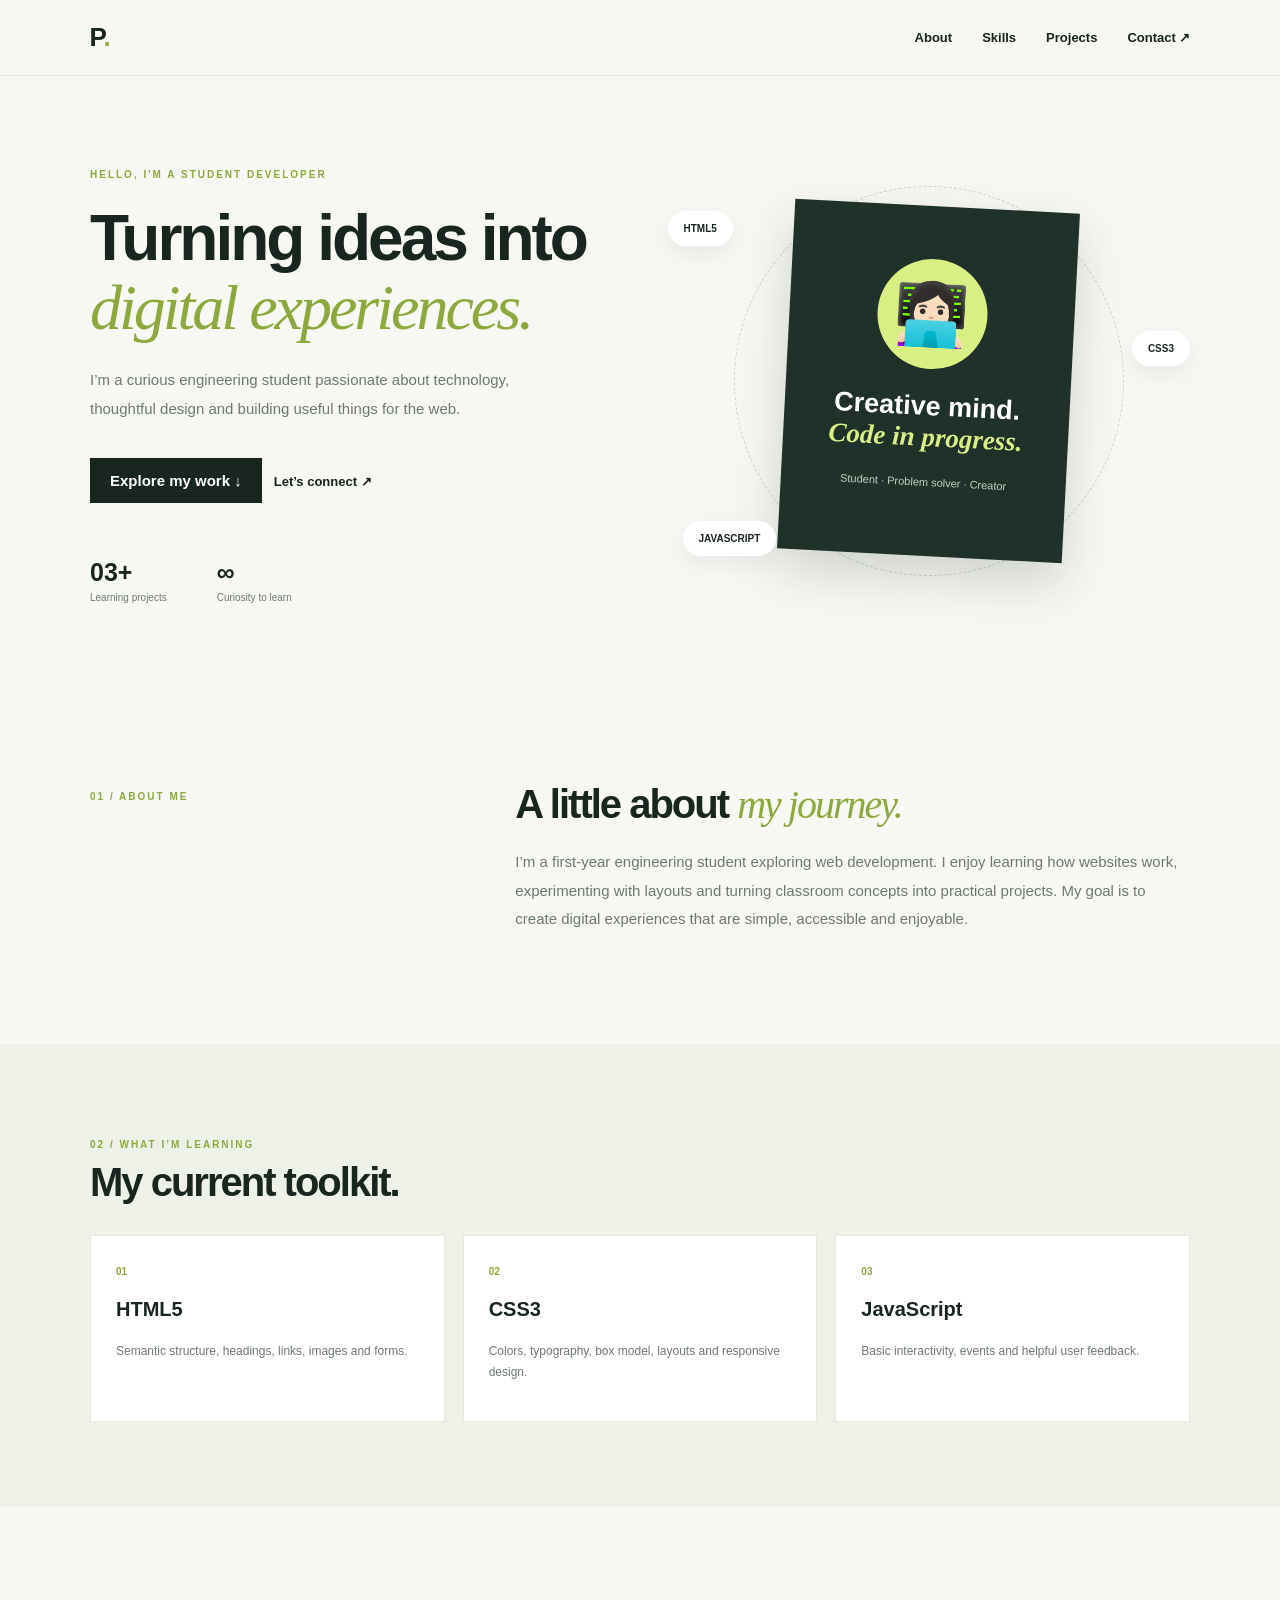
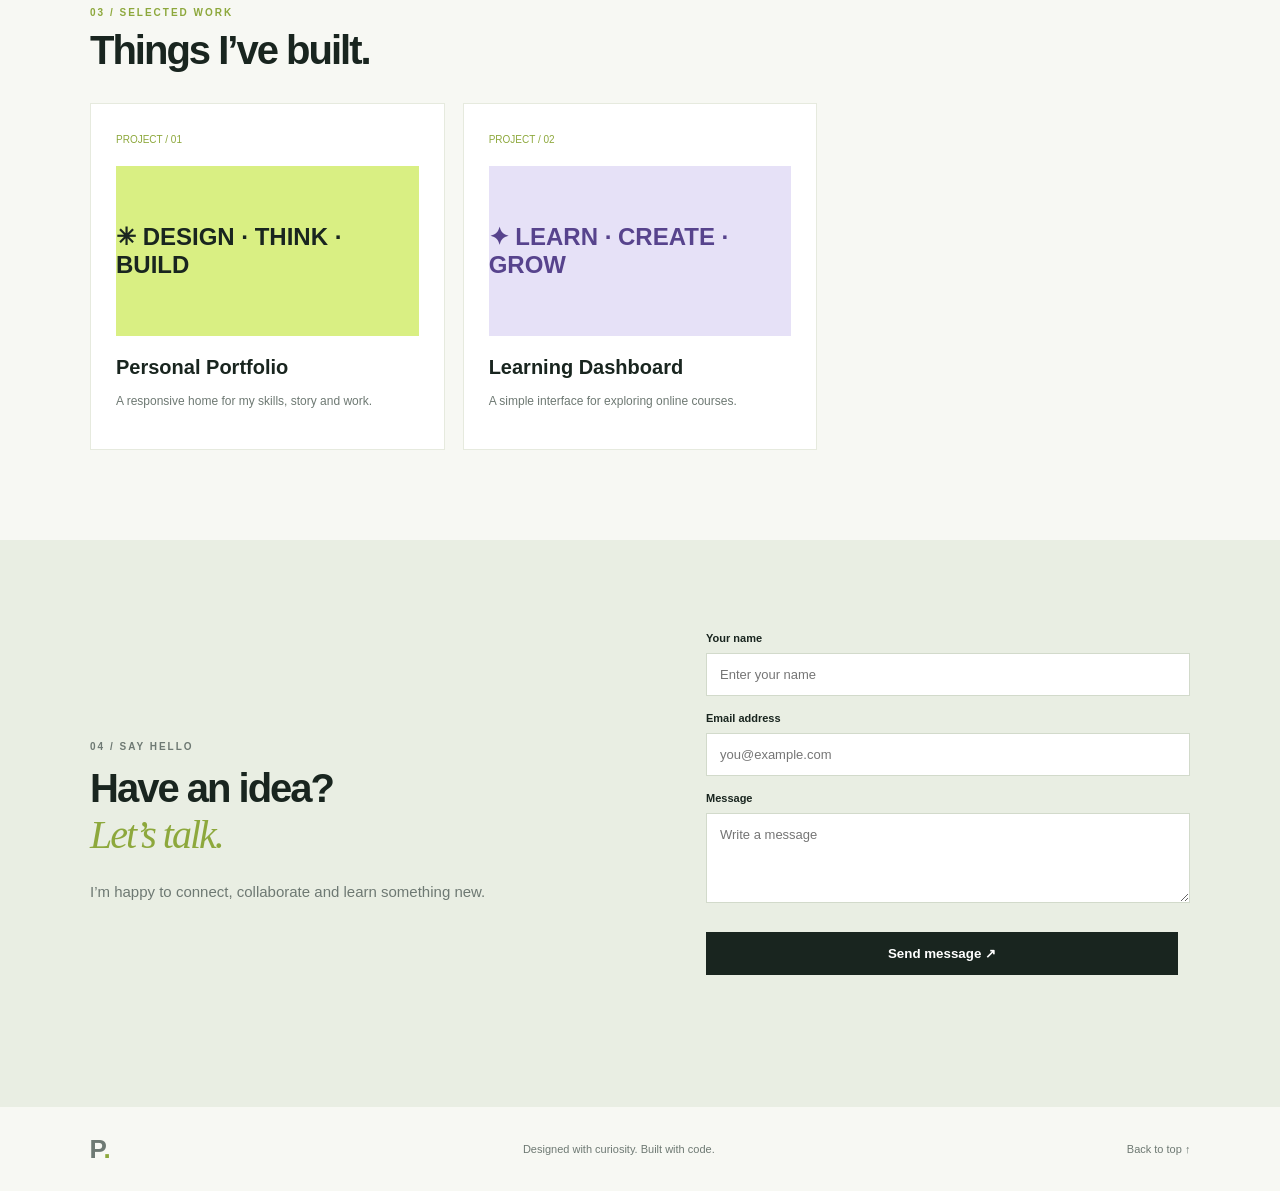
==== Project_01_Personal_Portfolio/index.html @ 36137bb1 "Add three responsive Web Development ABL websites and documentation" ====
<!DOCTYPE html>
<html lang="en"><head><meta charset="UTF-8"><meta name="viewport" content="width=device-width,initial-scale=1"><meta name="description" content="Student portfolio"><title>My Portfolio | Student Developer</title><link rel="stylesheet" href="styles.css"></head>
<body><header><a class="logo" href="#home">P<span>.</span></a><button class="menu" aria-label="Toggle menu">☰</button><nav><a href="#about">About</a><a href="#skills">Skills</a><a href="#projects">Projects</a><a href="#contact">Contact ↗</a></nav></header>
<main><section class="hero wrap" id="home"><div><p class="eyebrow">HELLO, I'M A STUDENT DEVELOPER</p><h1>Turning ideas into <em>digital experiences.</em></h1><p class="lead">I’m a curious engineering student passionate about technology, thoughtful design and building useful things for the web.</p><a class="btn" href="#projects">Explore my work ↓</a><a class="plain" href="#contact">Let’s connect ↗</a><div class="stats"><b>03+<small>Learning projects</small></b><b>∞<small>Curiosity to learn</small></b></div></div><div class="visual"><div class="orbit"></div><div class="profile"><div class="avatar">👩🏻‍💻</div><h2>Creative mind.<br><i>Code in progress.</i></h2><p>Student · Problem solver · Creator</p></div><span class="tag t1">HTML5</span><span class="tag t2">CSS3</span><span class="tag t3">JAVASCRIPT</span></div></section>
<section class="wrap two" id="about"><p class="eyebrow">01 / ABOUT ME</p><div><h2>A little about <em>my journey.</em></h2><p>I’m a first-year engineering student exploring web development. I enjoy learning how websites work, experimenting with layouts and turning classroom concepts into practical projects. My goal is to create digital experiences that are simple, accessible and enjoyable.</p></div></section>
<section class="skills" id="skills"><div class="wrap"><p class="eyebrow">02 / WHAT I’M LEARNING</p><h2>My current toolkit.</h2><div class="cards"><article><b>01</b><h3>HTML5</h3><p>Semantic structure, headings, links, images and forms.</p></article><article><b>02</b><h3>CSS3</h3><p>Colors, typography, box model, layouts and responsive design.</p></article><article><b>03</b><h3>JavaScript</h3><p>Basic interactivity, events and helpful user feedback.</p></article></div></div></section>
<section class="wrap projects" id="projects"><p class="eyebrow">03 / SELECTED WORK</p><h2>Things I’ve built.</h2><div class="cards"><article class="project"><span>PROJECT / 01</span><div class="art">✳ DESIGN · THINK · BUILD</div><h3>Personal Portfolio</h3><p>A responsive home for my skills, story and work.</p></article><article class="project purple"><span>PROJECT / 02</span><div class="art">✦ LEARN · CREATE · GROW</div><h3>Learning Dashboard</h3><p>A simple interface for exploring online courses.</p></article></div></section>
<section class="contact" id="contact"><div class="wrap contact-grid"><div><p class="eyebrow">04 / SAY HELLO</p><h2>Have an idea?<br><em>Let’s talk.</em></h2><p>I’m happy to connect, collaborate and learn something new.</p></div><form id="contact-form"><label for="name">Your name</label><input id="name" required placeholder="Enter your name"><label for="email">Email address</label><input id="email" type="email" required placeholder="you@example.com"><label for="message">Message</label><textarea id="message" required placeholder="Write a message"></textarea><button class="btn">Send message ↗</button><p id="feedback" aria-live="polite"></p></form></div></section></main><footer><a class="logo" href="#home">P<span>.</span></a><p>Designed with curiosity. Built with code.</p><a href="#home">Back to top ↑</a></footer><script src="script.js"></script></body></html>
---- Project_01_Personal_Portfolio/styles.css ----
:root{--ink:#19251f;--paper:#f7f8f3;--green:#8da83c;--lime:#d9ef83;--muted:#6e7973}*{box-sizing:border-box}html{scroll-behavior:smooth}body{margin:0;background:var(--paper);color:var(--ink);font:15px Arial,sans-serif}a{color:inherit;text-decoration:none}header{height:76px;padding:0 7%;display:flex;align-items:center;justify-content:space-between;border-bottom:1px solid #e3e8de;position:sticky;top:0;background:#f7f8f3ed;z-index:4}.logo{font-size:26px;font-weight:bold}.logo span{color:var(--green)}nav{display:flex;gap:30px;font-size:13px;font-weight:bold}nav a:hover,.plain:hover{color:var(--green)}.menu{display:none}.wrap{width:min(1100px,86%);margin:auto}.hero{min-height:610px;display:grid;grid-template-columns:1fr 1fr;gap:5%;align-items:center}.eyebrow{font-size:10px;letter-spacing:2px;font-weight:bold;color:var(--green)}h1,h2,h3{font-family:Arial,sans-serif}h1{font-size:clamp(42px,5vw,67px);line-height:1.08;letter-spacing:-3px;margin:24px 0}h1 em,h2 em{font-family:Georgia,serif;color:var(--green);font-weight:normal}.lead{color:var(--muted);line-height:1.9;max-width:480px}.btn{display:inline-block;border:0;background:var(--ink);color:white;padding:14px 20px;margin:20px 12px 0 0;font-weight:bold;cursor:pointer}.plain{font-size:13px;font-weight:bold}.stats{display:flex;gap:50px;margin-top:55px}.stats b{font-size:25px}.stats small{display:block;font-size:10px;color:var(--muted);font-weight:normal;margin-top:5px}.visual{height:440px;display:grid;place-items:center;position:relative}.orbit{position:absolute;width:390px;height:390px;border:1px dashed #cbd6c1;border-radius:50%}.profile{position:relative;background:#20312a;color:white;padding:25px;width:285px;height:350px;text-align:center;transform:rotate(3deg);box-shadow:0 20px 50px #20312a30}.avatar{width:110px;height:110px;margin:28px auto 15px;border-radius:50%;background:var(--lime);display:grid;place-items:center;font-size:60px}.profile h2{font-size:27px}.profile i{color:var(--lime);font-family:Georgia}.profile p{font-size:11px;color:#c4d0c6}.tag{position:absolute;background:white;padding:12px 16px;border-radius:30px;box-shadow:0 8px 25px #0001;font-size:10px;font-weight:bold}.t1{top:50px;left:0}.t2{right:0;top:170px}.t3{bottom:45px;left:15px}.two{padding:95px 0;display:grid;grid-template-columns:1fr 2fr;gap:8%}.two h2,.projects h2,.skills h2,.contact h2{font-size:40px;letter-spacing:-2px;margin:0 0 20px}.two p:not(.eyebrow),.contact p{line-height:1.9;color:var(--muted)}.skills{background:#edf1e7;padding:85px 0}.cards{display:grid;grid-template-columns:repeat(3,1fr);gap:18px;margin-top:30px}.cards article{background:white;padding:25px;border:1px solid #e6eade}.cards article>b,.project>span{font-size:10px;color:var(--green)}.cards h3{font-size:20px}.cards p{font-size:12px;line-height:1.8;color:var(--muted)}.projects{padding:90px 0}.project .art{height:170px;background:#d9ef83;display:grid;place-items:center;font-size:24px;font-weight:bold;margin:20px 0}.project.purple .art{background:#e6e1f7;color:#57438d}.project h3{margin-bottom:5px}.contact{background:#e9eee3;padding:85px 0}.contact-grid{display:grid;grid-template-columns:1fr 1fr;gap:12%;align-items:center}form{display:grid;gap:9px}label{font-size:11px;font-weight:bold;margin-top:7px}input,textarea{width:100%;padding:13px;border:1px solid #d2dacb;background:#fff;font:13px Arial}textarea{min-height:90px}#feedback{font-size:11px;color:var(--green);min-height:16px}footer{padding:25px 7%;display:flex;justify-content:space-between;align-items:center;font-size:11px;color:var(--muted)}@media(max-width:700px){.menu{display:block;background:none;border:0;font-size:23px}nav{display:none;position:absolute;top:75px;left:0;right:0;background:white;padding:25px;flex-direction:column}nav.open{display:flex}.hero,.two,.contact-grid{grid-template-columns:1fr;padding-top:55px;padding-bottom:55px}.visual{height:370px}.orbit{width:310px;height:310px}.cards{grid-template-columns:1fr}.two h2,.projects h2,.skills h2{font-size:34px}footer{flex-wrap:wrap;gap:12px}}
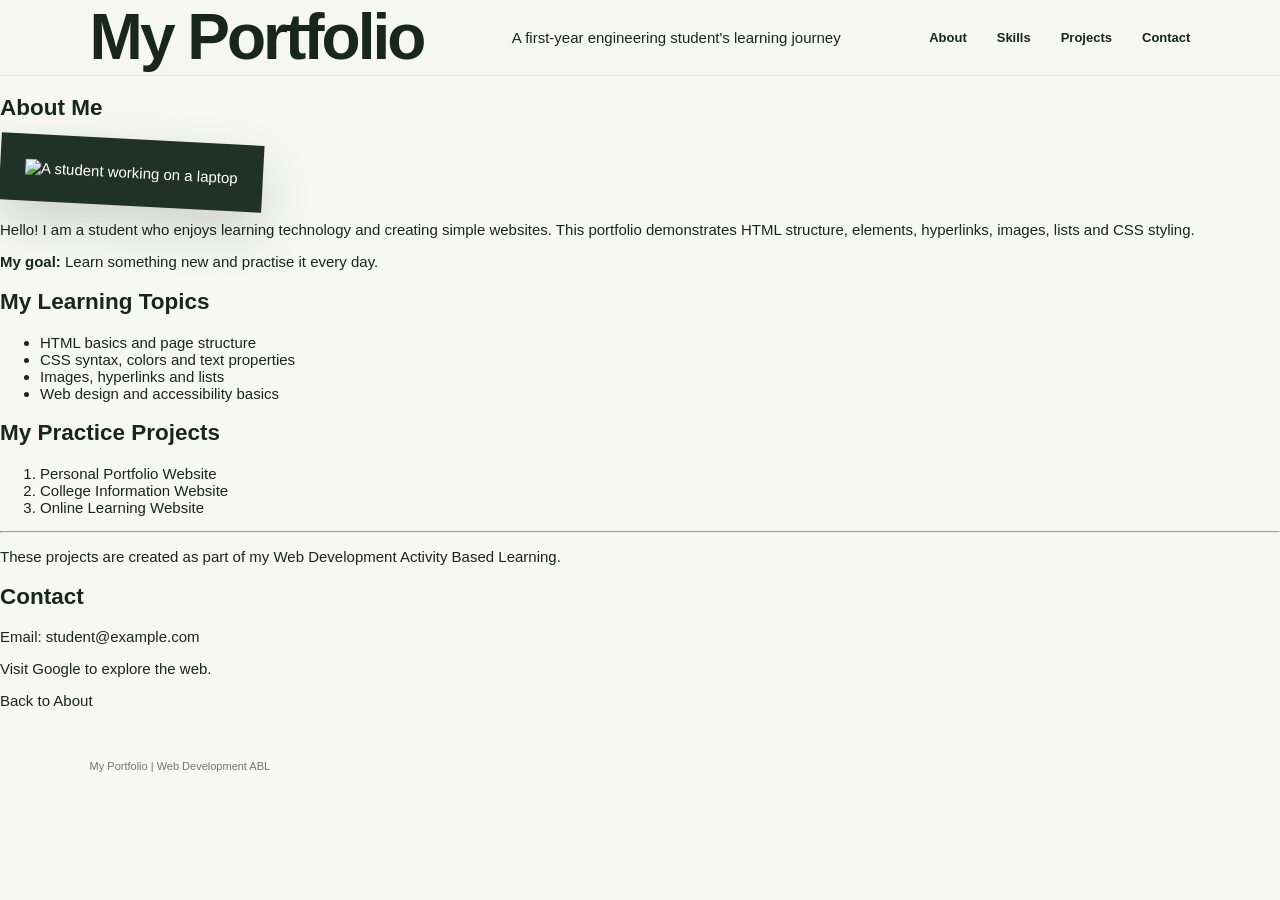
==== commit 8aa5034f: "Rebuild ABL project using Web Development syllabus topics" ====
--- a/Project_01_Personal_Portfolio/index.html
+++ b/Project_01_Personal_Portfolio/index.html
@@ -1,8 +1,55 @@
 <!DOCTYPE html>
-<html lang="en"><head><meta charset="UTF-8"><meta name="viewport" content="width=device-width,initial-scale=1"><meta name="description" content="Student portfolio"><title>My Portfolio | Student Developer</title><link rel="stylesheet" href="styles.css"></head>
-<body><header><a class="logo" href="#home">P<span>.</span></a><button class="menu" aria-label="Toggle menu">☰</button><nav><a href="#about">About</a><a href="#skills">Skills</a><a href="#projects">Projects</a><a href="#contact">Contact ↗</a></nav></header>
-<main><section class="hero wrap" id="home"><div><p class="eyebrow">HELLO, I'M A STUDENT DEVELOPER</p><h1>Turning ideas into <em>digital experiences.</em></h1><p class="lead">I’m a curious engineering student passionate about technology, thoughtful design and building useful things for the web.</p><a class="btn" href="#projects">Explore my work ↓</a><a class="plain" href="#contact">Let’s connect ↗</a><div class="stats"><b>03+<small>Learning projects</small></b><b>∞<small>Curiosity to learn</small></b></div></div><div class="visual"><div class="orbit"></div><div class="profile"><div class="avatar">👩🏻‍💻</div><h2>Creative mind.<br><i>Code in progress.</i></h2><p>Student · Problem solver · Creator</p></div><span class="tag t1">HTML5</span><span class="tag t2">CSS3</span><span class="tag t3">JAVASCRIPT</span></div></section>
-<section class="wrap two" id="about"><p class="eyebrow">01 / ABOUT ME</p><div><h2>A little about <em>my journey.</em></h2><p>I’m a first-year engineering student exploring web development. I enjoy learning how websites work, experimenting with layouts and turning classroom concepts into practical projects. My goal is to create digital experiences that are simple, accessible and enjoyable.</p></div></section>
-<section class="skills" id="skills"><div class="wrap"><p class="eyebrow">02 / WHAT I’M LEARNING</p><h2>My current toolkit.</h2><div class="cards"><article><b>01</b><h3>HTML5</h3><p>Semantic structure, headings, links, images and forms.</p></article><article><b>02</b><h3>CSS3</h3><p>Colors, typography, box model, layouts and responsive design.</p></article><article><b>03</b><h3>JavaScript</h3><p>Basic interactivity, events and helpful user feedback.</p></article></div></div></section>
-<section class="wrap projects" id="projects"><p class="eyebrow">03 / SELECTED WORK</p><h2>Things I’ve built.</h2><div class="cards"><article class="project"><span>PROJECT / 01</span><div class="art">✳ DESIGN · THINK · BUILD</div><h3>Personal Portfolio</h3><p>A responsive home for my skills, story and work.</p></article><article class="project purple"><span>PROJECT / 02</span><div class="art">✦ LEARN · CREATE · GROW</div><h3>Learning Dashboard</h3><p>A simple interface for exploring online courses.</p></article></div></section>
-<section class="contact" id="contact"><div class="wrap contact-grid"><div><p class="eyebrow">04 / SAY HELLO</p><h2>Have an idea?<br><em>Let’s talk.</em></h2><p>I’m happy to connect, collaborate and learn something new.</p></div><form id="contact-form"><label for="name">Your name</label><input id="name" required placeholder="Enter your name"><label for="email">Email address</label><input id="email" type="email" required placeholder="you@example.com"><label for="message">Message</label><textarea id="message" required placeholder="Write a message"></textarea><button class="btn">Send message ↗</button><p id="feedback" aria-live="polite"></p></form></div></section></main><footer><a class="logo" href="#home">P<span>.</span></a><p>Designed with curiosity. Built with code.</p><a href="#home">Back to top ↑</a></footer><script src="script.js"></script></body></html>+<html lang="en">
+<head>
+  <meta charset="UTF-8">
+  <meta name="viewport" content="width=device-width, initial-scale=1.0">
+  <title>My Personal Portfolio</title>
+  <link rel="stylesheet" href="styles.css">
+</head>
+<body>
+  <header class="container">
+    <h1>My Portfolio</h1>
+    <p class="tagline">A first-year engineering student's learning journey</p>
+    <nav>
+      <a href="#about">About</a>
+      <a href="#skills">Skills</a>
+      <a href="#projects">Projects</a>
+      <a href="#contact">Contact</a>
+    </nav>
+  </header>
+  <main>
+    <section id="about" class="container panel">
+      <h2>About Me</h2>
+      <a href="#contact"><img class="profile" src="https://images.unsplash.com/photo-1516321318423-f06f85e504b3?auto=format&fit=crop&w=700&q=80" alt="A student working on a laptop"></a>
+      <p>Hello! I am a student who enjoys learning technology and creating simple websites. This portfolio demonstrates HTML structure, elements, hyperlinks, images, lists and CSS styling.</p>
+      <p><strong>My goal:</strong> Learn something new and practise it every day.</p>
+    </section>
+    <section id="skills" class="container panel">
+      <h2>My Learning Topics</h2>
+      <ul>
+        <li>HTML basics and page structure</li>
+        <li>CSS syntax, colors and text properties</li>
+        <li>Images, hyperlinks and lists</li>
+        <li>Web design and accessibility basics</li>
+      </ul>
+    </section>
+    <section id="projects" class="container panel">
+      <h2>My Practice Projects</h2>
+      <ol>
+        <li>Personal Portfolio Website</li>
+        <li>College Information Website</li>
+        <li>Online Learning Website</li>
+      </ol>
+      <hr>
+      <p>These projects are created as part of my Web Development Activity Based Learning.</p>
+    </section>
+    <section id="contact" class="container panel">
+      <h2>Contact</h2>
+      <p>Email: student@example.com</p>
+      <p><a href="https://www.google.com" target="_blank" rel="noopener">Visit Google</a> to explore the web.</p>
+      <p><a href="#about">Back to About</a></p>
+    </section>
+  </main>
+  <footer class="container"><p>My Portfolio | Web Development ABL</p></footer>
+</body>
+</html>
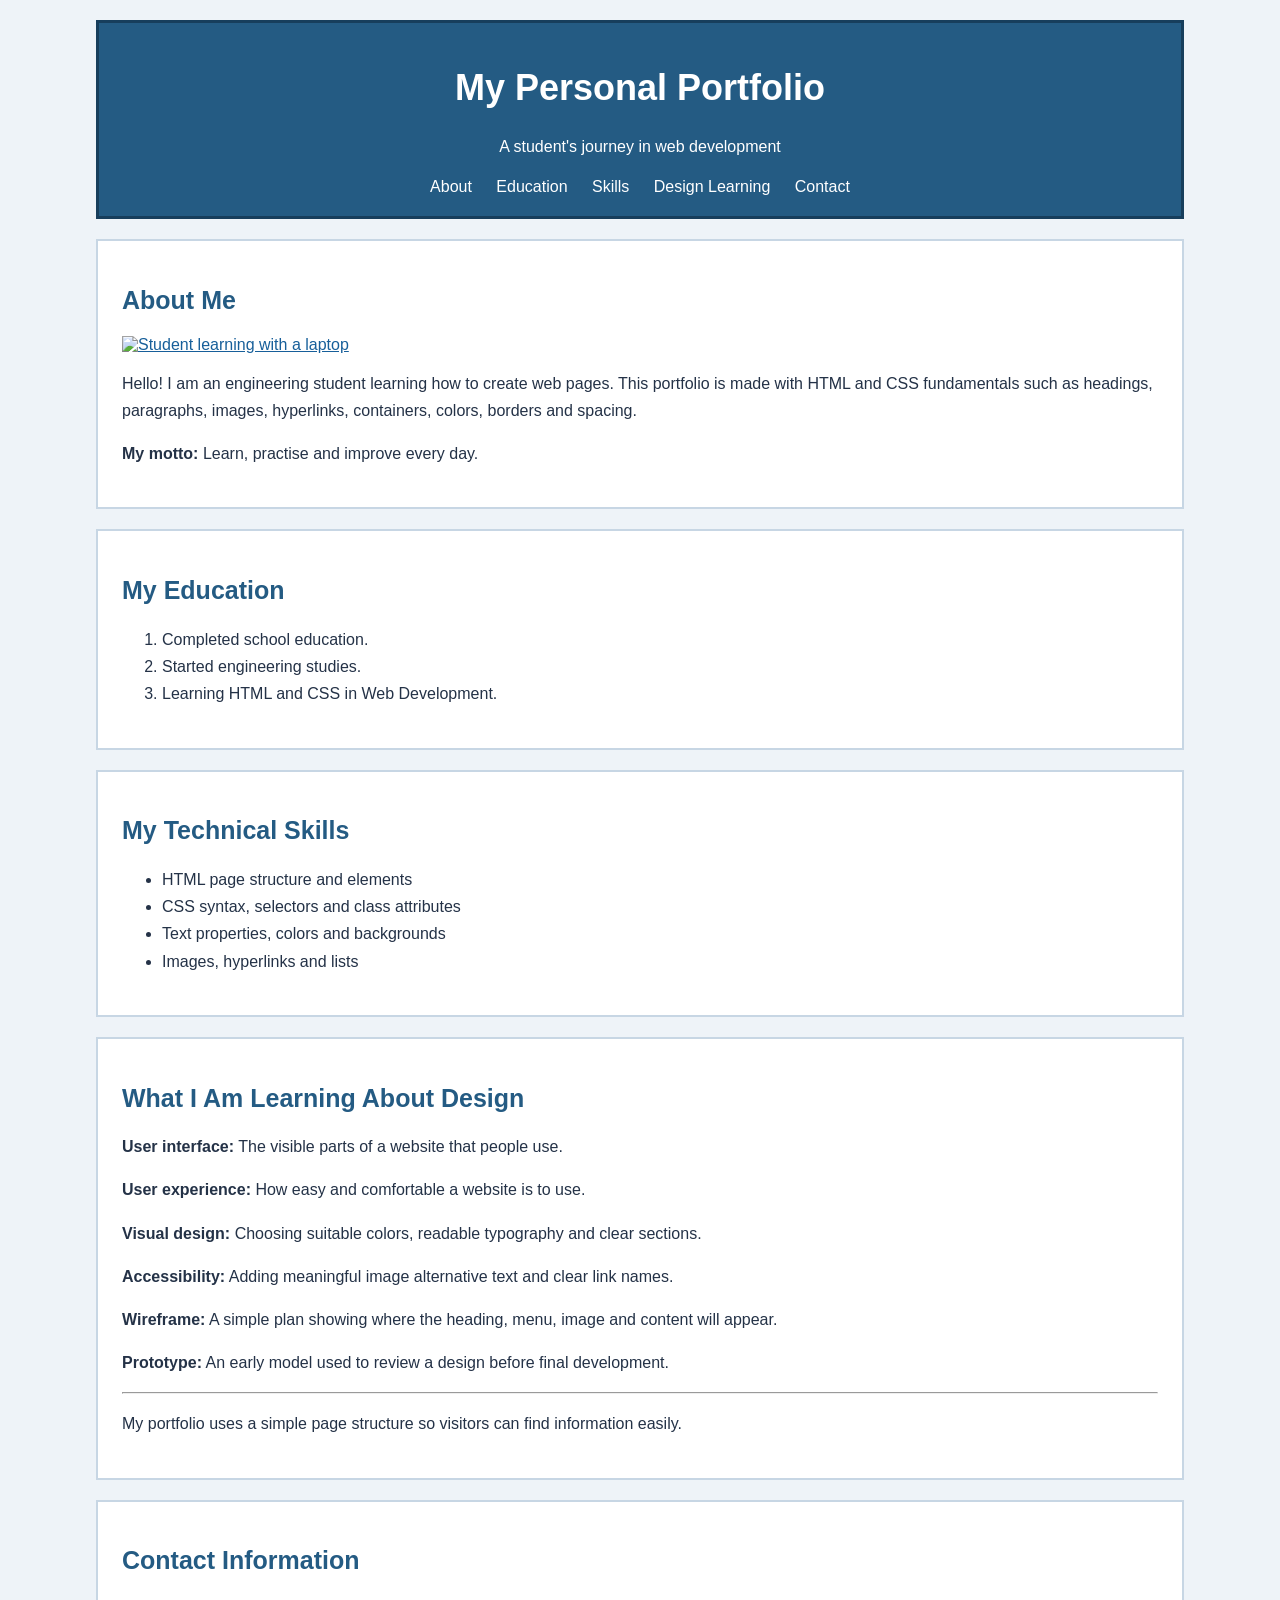
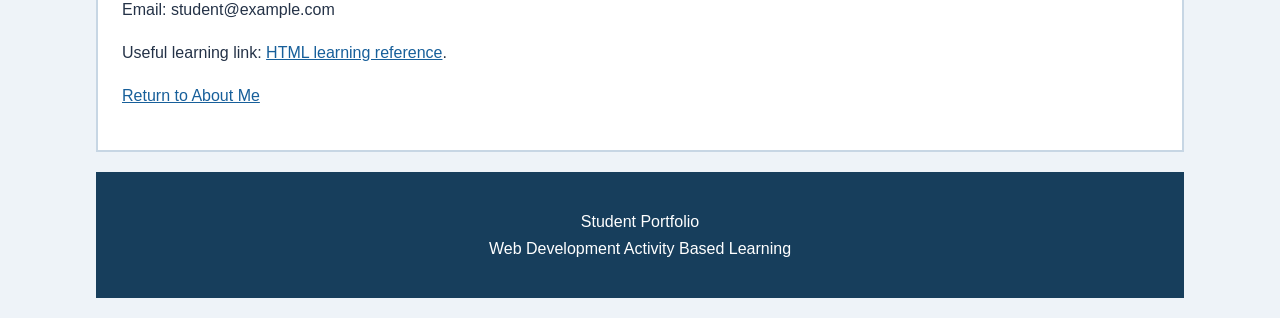
==== commit 9e1ab7b8: "Rebuild project strictly with Web Development syllabus HTML and CSS topics" ====
--- a/Project_01_Personal_Portfolio/index.html
+++ b/Project_01_Personal_Portfolio/index.html
@@ -3,53 +3,65 @@
 <head>
   <meta charset="UTF-8">
   <meta name="viewport" content="width=device-width, initial-scale=1.0">
-  <title>My Personal Portfolio</title>
+  <title>Student Personal Portfolio</title>
   <link rel="stylesheet" href="styles.css">
 </head>
 <body>
-  <header class="container">
-    <h1>My Portfolio</h1>
-    <p class="tagline">A first-year engineering student's learning journey</p>
+  <header class="container heading">
+    <h1>My Personal Portfolio</h1>
+    <p class="subtitle">A student's journey in web development</p>
     <nav>
       <a href="#about">About</a>
+      <a href="#education">Education</a>
       <a href="#skills">Skills</a>
-      <a href="#projects">Projects</a>
+      <a href="#design">Design Learning</a>
       <a href="#contact">Contact</a>
     </nav>
   </header>
   <main>
     <section id="about" class="container panel">
       <h2>About Me</h2>
-      <a href="#contact"><img class="profile" src="https://images.unsplash.com/photo-1516321318423-f06f85e504b3?auto=format&fit=crop&w=700&q=80" alt="A student working on a laptop"></a>
-      <p>Hello! I am a student who enjoys learning technology and creating simple websites. This portfolio demonstrates HTML structure, elements, hyperlinks, images, lists and CSS styling.</p>
-      <p><strong>My goal:</strong> Learn something new and practise it every day.</p>
+      <a href="#contact"><img class="profile-image" src="https://images.unsplash.com/photo-1516321318423-f06f85e504b3?auto=format&fit=crop&w=700&q=80" alt="Student learning with a laptop"></a>
+      <p>Hello! I am an engineering student learning how to create web pages. This portfolio is made with HTML and CSS fundamentals such as headings, paragraphs, images, hyperlinks, containers, colors, borders and spacing.</p>
+      <p><strong>My motto:</strong> Learn, practise and improve every day.</p>
+    </section>
+    <section id="education" class="container panel">
+      <h2>My Education</h2>
+      <ol>
+        <li>Completed school education.</li>
+        <li>Started engineering studies.</li>
+        <li>Learning HTML and CSS in Web Development.</li>
+      </ol>
     </section>
     <section id="skills" class="container panel">
-      <h2>My Learning Topics</h2>
-      <ul>
-        <li>HTML basics and page structure</li>
-        <li>CSS syntax, colors and text properties</li>
+      <h2>My Technical Skills</h2>
+      <ul class="skill-list">
+        <li>HTML page structure and elements</li>
+        <li>CSS syntax, selectors and class attributes</li>
+        <li>Text properties, colors and backgrounds</li>
         <li>Images, hyperlinks and lists</li>
-        <li>Web design and accessibility basics</li>
       </ul>
     </section>
-    <section id="projects" class="container panel">
-      <h2>My Practice Projects</h2>
-      <ol>
-        <li>Personal Portfolio Website</li>
-        <li>College Information Website</li>
-        <li>Online Learning Website</li>
-      </ol>
+    <section id="design" class="container panel">
+      <h2>What I Am Learning About Design</h2>
+      <p><strong>User interface:</strong> The visible parts of a website that people use.</p>
+      <p><strong>User experience:</strong> How easy and comfortable a website is to use.</p>
+      <p><strong>Visual design:</strong> Choosing suitable colors, readable typography and clear sections.</p>
+      <p><strong>Accessibility:</strong> Adding meaningful image alternative text and clear link names.</p>
+      <p><strong>Wireframe:</strong> A simple plan showing where the heading, menu, image and content will appear.</p>
+      <p><strong>Prototype:</strong> An early model used to review a design before final development.</p>
       <hr>
-      <p>These projects are created as part of my Web Development Activity Based Learning.</p>
+      <p>My portfolio uses a simple page structure so visitors can find information easily.</p>
     </section>
     <section id="contact" class="container panel">
-      <h2>Contact</h2>
+      <h2>Contact Information</h2>
       <p>Email: student@example.com</p>
-      <p><a href="https://www.google.com" target="_blank" rel="noopener">Visit Google</a> to explore the web.</p>
-      <p><a href="#about">Back to About</a></p>
+      <p>Useful learning link: <a href="https://developer.mozilla.org/en-US/docs/Web/HTML" target="_blank" rel="noopener">HTML learning reference</a>.</p>
+      <p><a href="#about">Return to About Me</a></p>
     </section>
   </main>
-  <footer class="container"><p>My Portfolio | Web Development ABL</p></footer>
+  <footer class="container footer">
+    <p>Student Portfolio<br>Web Development Activity Based Learning</p>
+  </footer>
 </body>
 </html>
--- a/Project_01_Personal_Portfolio/styles.css
+++ b/Project_01_Personal_Portfolio/styles.css
@@ -1 +1,16 @@
-:root{--ink:#19251f;--paper:#f7f8f3;--green:#8da83c;--lime:#d9ef83;--muted:#6e7973}*{box-sizing:border-box}html{scroll-behavior:smooth}body{margin:0;background:var(--paper);color:var(--ink);font:15px Arial,sans-serif}a{color:inherit;text-decoration:none}header{height:76px;padding:0 7%;display:flex;align-items:center;justify-content:space-between;border-bottom:1px solid #e3e8de;position:sticky;top:0;background:#f7f8f3ed;z-index:4}.logo{font-size:26px;font-weight:bold}.logo span{color:var(--green)}nav{display:flex;gap:30px;font-size:13px;font-weight:bold}nav a:hover,.plain:hover{color:var(--green)}.menu{display:none}.wrap{width:min(1100px,86%);margin:auto}.hero{min-height:610px;display:grid;grid-template-columns:1fr 1fr;gap:5%;align-items:center}.eyebrow{font-size:10px;letter-spacing:2px;font-weight:bold;color:var(--green)}h1,h2,h3{font-family:Arial,sans-serif}h1{font-size:clamp(42px,5vw,67px);line-height:1.08;letter-spacing:-3px;margin:24px 0}h1 em,h2 em{font-family:Georgia,serif;color:var(--green);font-weight:normal}.lead{color:var(--muted);line-height:1.9;max-width:480px}.btn{display:inline-block;border:0;background:var(--ink);color:white;padding:14px 20px;margin:20px 12px 0 0;font-weight:bold;cursor:pointer}.plain{font-size:13px;font-weight:bold}.stats{display:flex;gap:50px;margin-top:55px}.stats b{font-size:25px}.stats small{display:block;font-size:10px;color:var(--muted);font-weight:normal;margin-top:5px}.visual{height:440px;display:grid;place-items:center;position:relative}.orbit{position:absolute;width:390px;height:390px;border:1px dashed #cbd6c1;border-radius:50%}.profile{position:relative;background:#20312a;color:white;padding:25px;width:285px;height:350px;text-align:center;transform:rotate(3deg);box-shadow:0 20px 50px #20312a30}.avatar{width:110px;height:110px;margin:28px auto 15px;border-radius:50%;background:var(--lime);display:grid;place-items:center;font-size:60px}.profile h2{font-size:27px}.profile i{color:var(--lime);font-family:Georgia}.profile p{font-size:11px;color:#c4d0c6}.tag{position:absolute;background:white;padding:12px 16px;border-radius:30px;box-shadow:0 8px 25px #0001;font-size:10px;font-weight:bold}.t1{top:50px;left:0}.t2{right:0;top:170px}.t3{bottom:45px;left:15px}.two{padding:95px 0;display:grid;grid-template-columns:1fr 2fr;gap:8%}.two h2,.projects h2,.skills h2,.contact h2{font-size:40px;letter-spacing:-2px;margin:0 0 20px}.two p:not(.eyebrow),.contact p{line-height:1.9;color:var(--muted)}.skills{background:#edf1e7;padding:85px 0}.cards{display:grid;grid-template-columns:repeat(3,1fr);gap:18px;margin-top:30px}.cards article{background:white;padding:25px;border:1px solid #e6eade}.cards article>b,.project>span{font-size:10px;color:var(--green)}.cards h3{font-size:20px}.cards p{font-size:12px;line-height:1.8;color:var(--muted)}.projects{padding:90px 0}.project .art{height:170px;background:#d9ef83;display:grid;place-items:center;font-size:24px;font-weight:bold;margin:20px 0}.project.purple .art{background:#e6e1f7;color:#57438d}.project h3{margin-bottom:5px}.contact{background:#e9eee3;padding:85px 0}.contact-grid{display:grid;grid-template-columns:1fr 1fr;gap:12%;align-items:center}form{display:grid;gap:9px}label{font-size:11px;font-weight:bold;margin-top:7px}input,textarea{width:100%;padding:13px;border:1px solid #d2dacb;background:#fff;font:13px Arial}textarea{min-height:90px}#feedback{font-size:11px;color:var(--green);min-height:16px}footer{padding:25px 7%;display:flex;justify-content:space-between;align-items:center;font-size:11px;color:var(--muted)}@media(max-width:700px){.menu{display:block;background:none;border:0;font-size:23px}nav{display:none;position:absolute;top:75px;left:0;right:0;background:white;padding:25px;flex-direction:column}nav.open{display:flex}.hero,.two,.contact-grid{grid-template-columns:1fr;padding-top:55px;padding-bottom:55px}.visual{height:370px}.orbit{width:310px;height:310px}.cards{grid-template-columns:1fr}.two h2,.projects h2,.skills h2{font-size:34px}footer{flex-wrap:wrap;gap:12px}}+* { box-sizing: border-box; }
+body { margin: 0; font-family: Arial, sans-serif; font-size: 16px; color: #243247; background-color: #eef3f8; }
+.container { width: 85%; margin: 20px auto; padding: 20px; }
+header { text-align: center; color: #ffffff; background-color: #245b83; border: 3px solid #173e5c; }
+h1 { font-size: 36px; }
+.tagline { font-style: italic; }
+nav { margin-top: 18px; }
+nav a { color: #ffffff; padding: 10px; text-decoration: none; }
+nav a:hover { color: #ffe08a; text-decoration: underline; }
+.panel { background-color: #ffffff; border: 2px solid #c7d6e4; padding: 24px; }
+h2 { color: #245b83; text-align: left; font-size: 25px; }
+p, li { line-height: 1.7; }
+.profile { width: 220px; height: 145px; object-fit: cover; border: 4px solid #8db4d1; }
+a { color: #175f9a; }
+footer { text-align: center; color: #ffffff; background-color: #173e5c; }
+@media (max-width: 600px) { .container { width: 94%; padding: 14px; } nav a { display: inline-block; padding: 7px; } h1 { font-size: 28px; } }
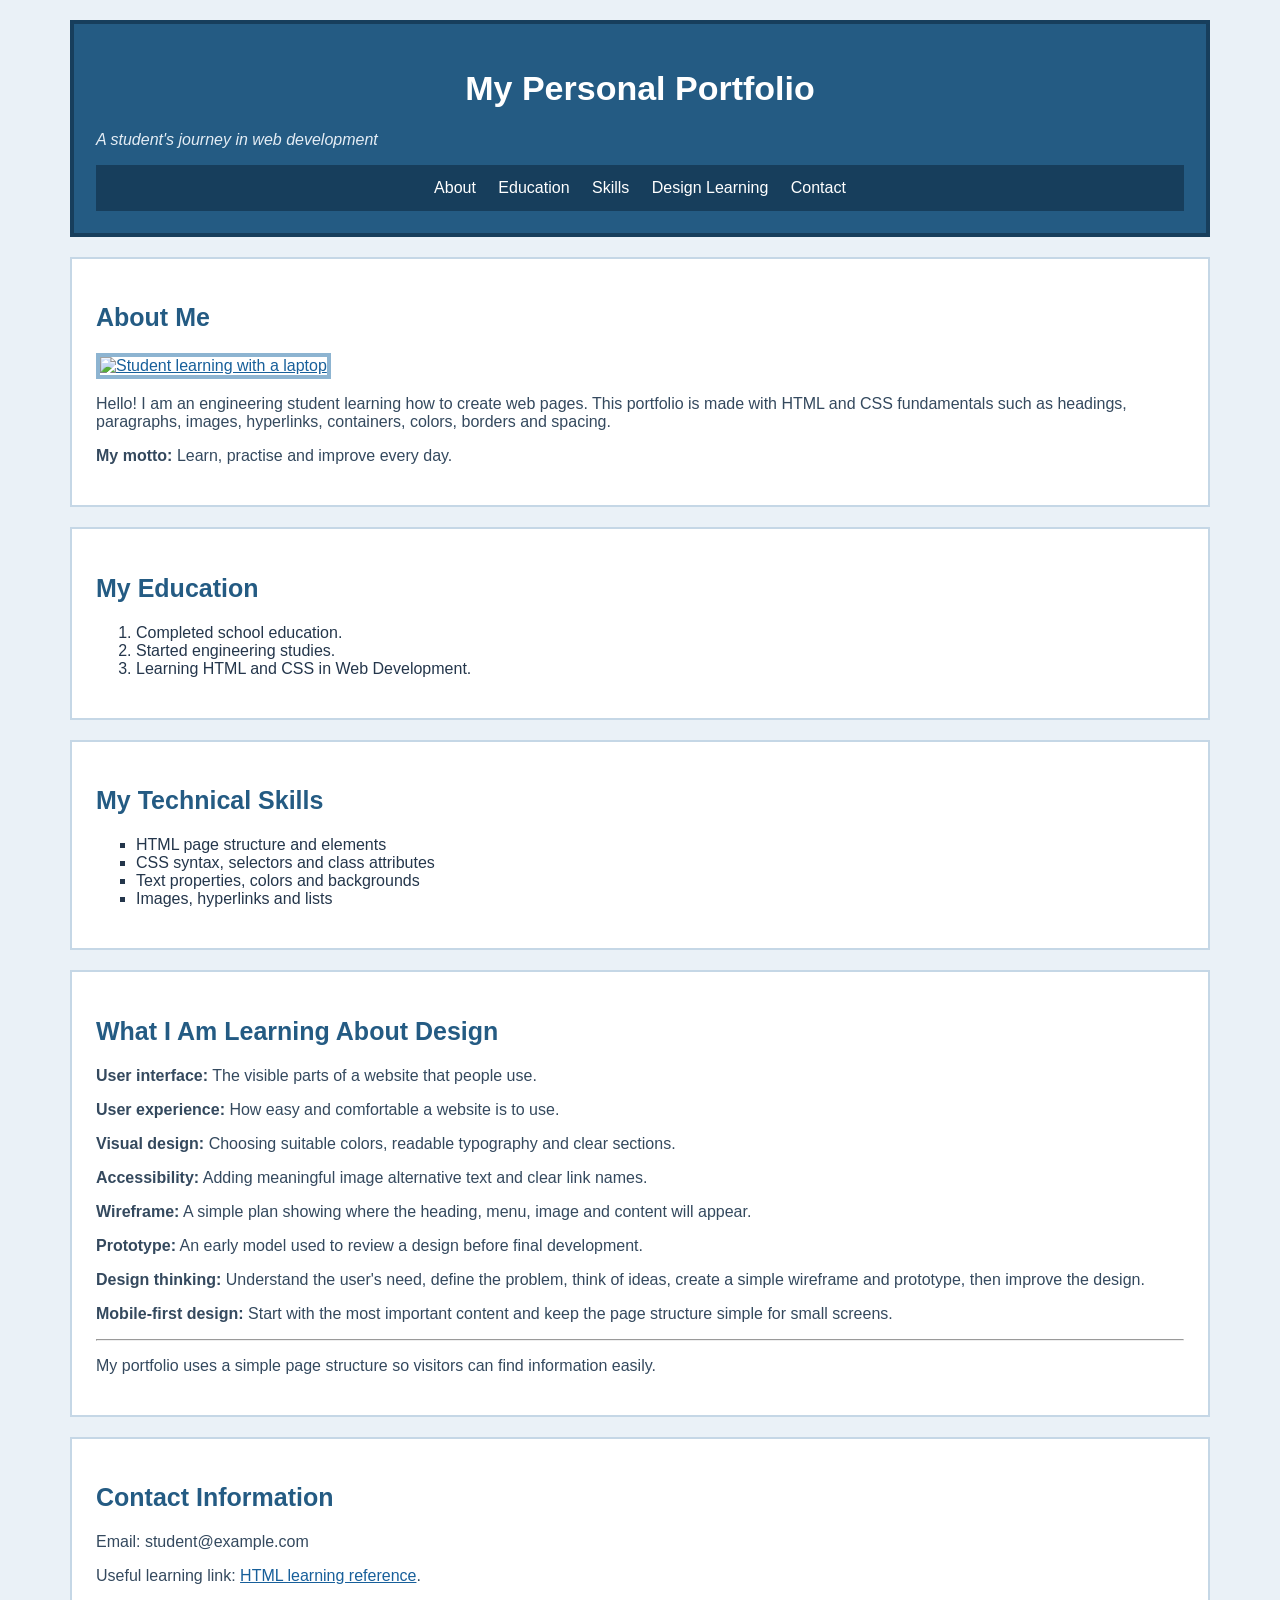
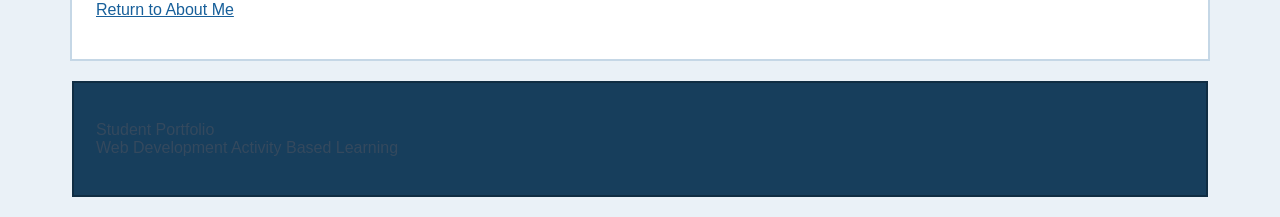
==== commit b2366c41: "Keep project code within listed syllabus topics" ====
--- a/Project_01_Personal_Portfolio/index.html
+++ b/Project_01_Personal_Portfolio/index.html
@@ -50,6 +50,8 @@
       <p><strong>Accessibility:</strong> Adding meaningful image alternative text and clear link names.</p>
       <p><strong>Wireframe:</strong> A simple plan showing where the heading, menu, image and content will appear.</p>
       <p><strong>Prototype:</strong> An early model used to review a design before final development.</p>
+      <p><strong>Design thinking:</strong> Understand the user's need, define the problem, think of ideas, create a simple wireframe and prototype, then improve the design.</p>
+      <p><strong>Mobile-first design:</strong> Start with the most important content and keep the page structure simple for small screens.</p>
       <hr>
       <p>My portfolio uses a simple page structure so visitors can find information easily.</p>
     </section>
--- a/Project_01_Personal_Portfolio/styles.css
+++ b/Project_01_Personal_Portfolio/styles.css
@@ -1,16 +1,67 @@
-* { box-sizing: border-box; }
-body { margin: 0; font-family: Arial, sans-serif; font-size: 16px; color: #243247; background-color: #eef3f8; }
-.container { width: 85%; margin: 20px auto; padding: 20px; }
-header { text-align: center; color: #ffffff; background-color: #245b83; border: 3px solid #173e5c; }
-h1 { font-size: 36px; }
-.tagline { font-style: italic; }
-nav { margin-top: 18px; }
-nav a { color: #ffffff; padding: 10px; text-decoration: none; }
-nav a:hover { color: #ffe08a; text-decoration: underline; }
-.panel { background-color: #ffffff; border: 2px solid #c7d6e4; padding: 24px; }
-h2 { color: #245b83; text-align: left; font-size: 25px; }
-p, li { line-height: 1.7; }
-.profile { width: 220px; height: 145px; object-fit: cover; border: 4px solid #8db4d1; }
-a { color: #175f9a; }
-footer { text-align: center; color: #ffffff; background-color: #173e5c; }
-@media (max-width: 600px) { .container { width: 94%; padding: 14px; } nav a { display: inline-block; padding: 7px; } h1 { font-size: 28px; } }+body {
+  margin: 0;
+  padding: 0;
+  font-family: Arial, sans-serif;
+  font-size: 16px;
+  color: #24364b;
+  background-color: #eaf1f7;
+}
+.container {
+  width: 85%;
+  margin: 20px auto;
+  padding: 22px;
+}
+.heading {
+  text-align: center;
+  color: #ffffff;
+  background-color: #245b83;
+  border: 4px solid #173e5c;
+}
+h1 {
+  font-size: 34px;
+  text-align: center;
+}
+.subtitle {
+  font-style: italic;
+  color: #e4edf5;
+}
+nav {
+  background-color: #173e5c;
+  padding: 14px;
+}
+nav a {
+  color: #ffffff;
+  text-decoration: none;
+  padding: 9px;
+}
+.panel {
+  background-color: #ffffff;
+  border: 2px solid #c5d7e6;
+  padding: 24px;
+}
+h2 {
+  color: #245b83;
+  font-size: 25px;
+  text-align: left;
+}
+p {
+  color: #34495e;
+  text-align: left;
+}
+.profile-image {
+  width: 260px;
+  height: 150px;
+  border: 4px solid #8db4d1;
+}
+.skill-list {
+  list-style-type: square;
+}
+a {
+  color: #175f9a;
+}
+.footer {
+  text-align: center;
+  color: #ffffff;
+  background-color: #173e5c;
+  border: 2px solid #102d43;
+}
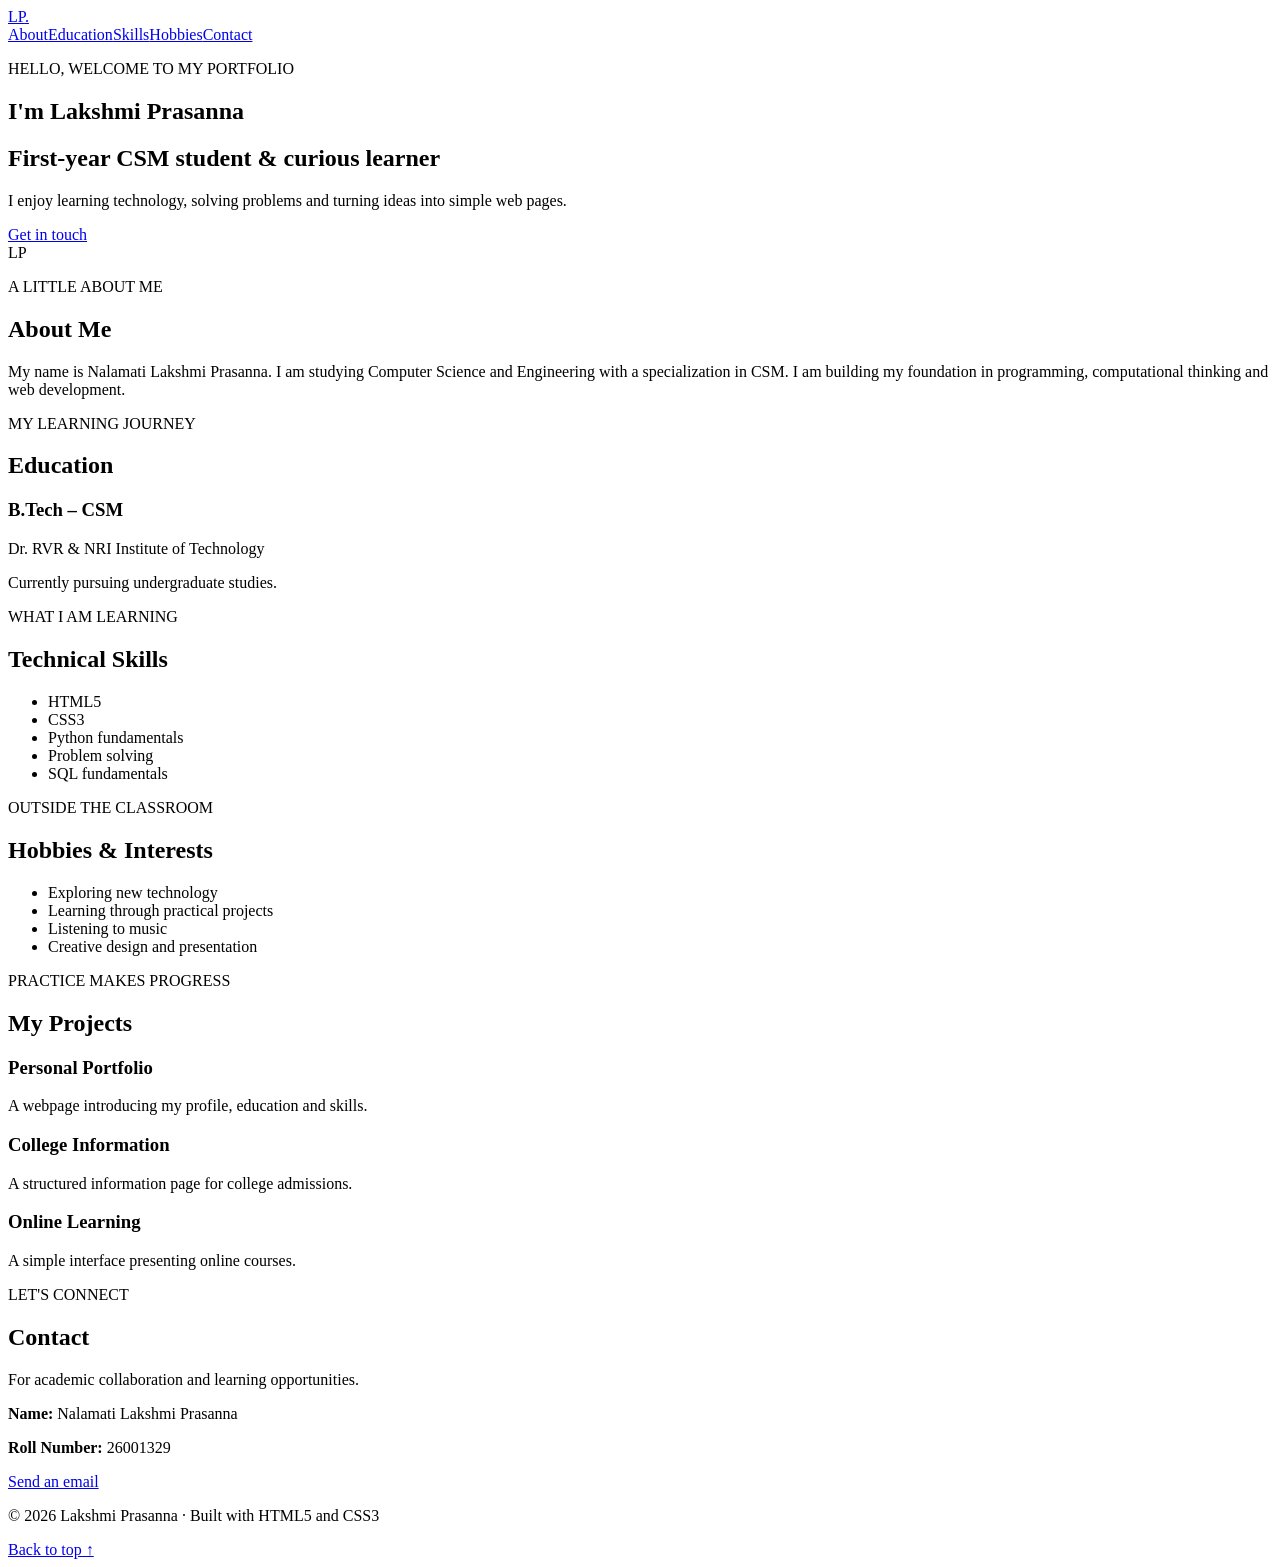
==== commit f0dfe8e0: "Add Project_01_Personal_Portfolio/index.html" ====
--- a/Project_01_Personal_Portfolio/index.html
+++ b/Project_01_Personal_Portfolio/index.html
@@ -3,67 +3,55 @@
 <head>
   <meta charset="UTF-8">
   <meta name="viewport" content="width=device-width, initial-scale=1.0">
-  <title>Student Personal Portfolio</title>
+  <meta name="description" content="Personal portfolio of Lakshmi Prasanna, a CSM student.">
+  <title>Lakshmi Prasanna | Portfolio</title>
   <link rel="stylesheet" href="styles.css">
 </head>
 <body>
-  <header class="container heading">
-    <h1>My Personal Portfolio</h1>
-    <p class="subtitle">A student's journey in web development</p>
-    <nav>
-      <a href="#about">About</a>
-      <a href="#education">Education</a>
-      <a href="#skills">Skills</a>
-      <a href="#design">Design Learning</a>
-      <a href="#contact">Contact</a>
+  <header class="site-header" id="top">
+    <a class="brand" href="#top">LP<span>.</span></a>
+    <nav aria-label="Main navigation">
+      <a href="#about">About</a><a href="#education">Education</a><a href="#skills">Skills</a><a href="#hobbies">Hobbies</a><a href="#contact">Contact</a>
     </nav>
   </header>
   <main>
-    <section id="about" class="container panel">
-      <h2>About Me</h2>
-      <a href="#contact"><img class="profile-image" src="https://images.unsplash.com/photo-1516321318423-f06f85e504b3?auto=format&fit=crop&w=700&q=80" alt="Student learning with a laptop"></a>
-      <p>Hello! I am an engineering student learning how to create web pages. This portfolio is made with HTML and CSS fundamentals such as headings, paragraphs, images, hyperlinks, containers, colors, borders and spacing.</p>
-      <p><strong>My motto:</strong> Learn, practise and improve every day.</p>
+    <section class="hero">
+      <div class="hero-copy">
+        <p class="eyebrow">HELLO, WELCOME TO MY PORTFOLIO</p>
+        <h1>I'm <span>Lakshmi Prasanna</span></h1>
+        <h2>First-year CSM student &amp; curious learner</h2>
+        <p>I enjoy learning technology, solving problems and turning ideas into simple web pages.</p>
+        <a class="button" href="#contact">Get in touch</a>
+      </div>
+      <div class="profile-art" aria-label="Decorative initials LP">LP</div>
     </section>
-    <section id="education" class="container panel">
-      <h2>My Education</h2>
-      <ol>
-        <li>Completed school education.</li>
-        <li>Started engineering studies.</li>
-        <li>Learning HTML and CSS in Web Development.</li>
-      </ol>
+    <section class="section" id="about">
+      <p class="eyebrow">A LITTLE ABOUT ME</p><h2>About Me</h2>
+      <p>My name is Nalamati Lakshmi Prasanna. I am studying Computer Science and Engineering with a specialization in CSM. I am building my foundation in programming, computational thinking and web development.</p>
     </section>
-    <section id="skills" class="container panel">
-      <h2>My Technical Skills</h2>
-      <ul class="skill-list">
-        <li>HTML page structure and elements</li>
-        <li>CSS syntax, selectors and class attributes</li>
-        <li>Text properties, colors and backgrounds</li>
-        <li>Images, hyperlinks and lists</li>
-      </ul>
+    <section class="section tinted" id="education">
+      <p class="eyebrow">MY LEARNING JOURNEY</p><h2>Education</h2>
+      <div class="info-card"><h3>B.Tech – CSM</h3><p>Dr. RVR &amp; NRI Institute of Technology</p><p>Currently pursuing undergraduate studies.</p></div>
     </section>
-    <section id="design" class="container panel">
-      <h2>What I Am Learning About Design</h2>
-      <p><strong>User interface:</strong> The visible parts of a website that people use.</p>
-      <p><strong>User experience:</strong> How easy and comfortable a website is to use.</p>
-      <p><strong>Visual design:</strong> Choosing suitable colors, readable typography and clear sections.</p>
-      <p><strong>Accessibility:</strong> Adding meaningful image alternative text and clear link names.</p>
-      <p><strong>Wireframe:</strong> A simple plan showing where the heading, menu, image and content will appear.</p>
-      <p><strong>Prototype:</strong> An early model used to review a design before final development.</p>
-      <p><strong>Design thinking:</strong> Understand the user's need, define the problem, think of ideas, create a simple wireframe and prototype, then improve the design.</p>
-      <p><strong>Mobile-first design:</strong> Start with the most important content and keep the page structure simple for small screens.</p>
-      <hr>
-      <p>My portfolio uses a simple page structure so visitors can find information easily.</p>
+    <section class="section" id="skills">
+      <p class="eyebrow">WHAT I AM LEARNING</p><h2>Technical Skills</h2>
+      <ul class="chips"><li>HTML5</li><li>CSS3</li><li>Python fundamentals</li><li>Problem solving</li><li>SQL fundamentals</li></ul>
     </section>
-    <section id="contact" class="container panel">
-      <h2>Contact Information</h2>
-      <p>Email: student@example.com</p>
-      <p>Useful learning link: <a href="https://developer.mozilla.org/en-US/docs/Web/HTML" target="_blank" rel="noopener">HTML learning reference</a>.</p>
-      <p><a href="#about">Return to About Me</a></p>
+    <section class="section tinted" id="hobbies">
+      <p class="eyebrow">OUTSIDE THE CLASSROOM</p><h2>Hobbies &amp; Interests</h2>
+      <ul class="simple-list"><li>Exploring new technology</li><li>Learning through practical projects</li><li>Listening to music</li><li>Creative design and presentation</li></ul>
+    </section>
+    <section class="section" id="projects">
+      <p class="eyebrow">PRACTICE MAKES PROGRESS</p><h2>My Projects</h2>
+      <div class="cards"><article class="info-card"><h3>Personal Portfolio</h3><p>A webpage introducing my profile, education and skills.</p></article><article class="info-card"><h3>College Information</h3><p>A structured information page for college admissions.</p></article><article class="info-card"><h3>Online Learning</h3><p>A simple interface presenting online courses.</p></article></div>
+    </section>
+    <section class="section contact tinted" id="contact">
+      <p class="eyebrow">LET'S CONNECT</p><h2>Contact</h2>
+      <p>For academic collaboration and learning opportunities.</p>
+      <p><strong>Name:</strong> Nalamati Lakshmi Prasanna</p><p><strong>Roll Number:</strong> 26001329</p>
+      <a class="text-link" href="mailto:lakshmiprasanna@example.com">Send an email</a>
     </section>
   </main>
-  <footer class="container footer">
-    <p>Student Portfolio<br>Web Development Activity Based Learning</p>
-  </footer>
+  <footer><p>© 2026 Lakshmi Prasanna · Built with HTML5 and CSS3</p><a href="#top">Back to top ↑</a></footer>
 </body>
-</html>+</html>
